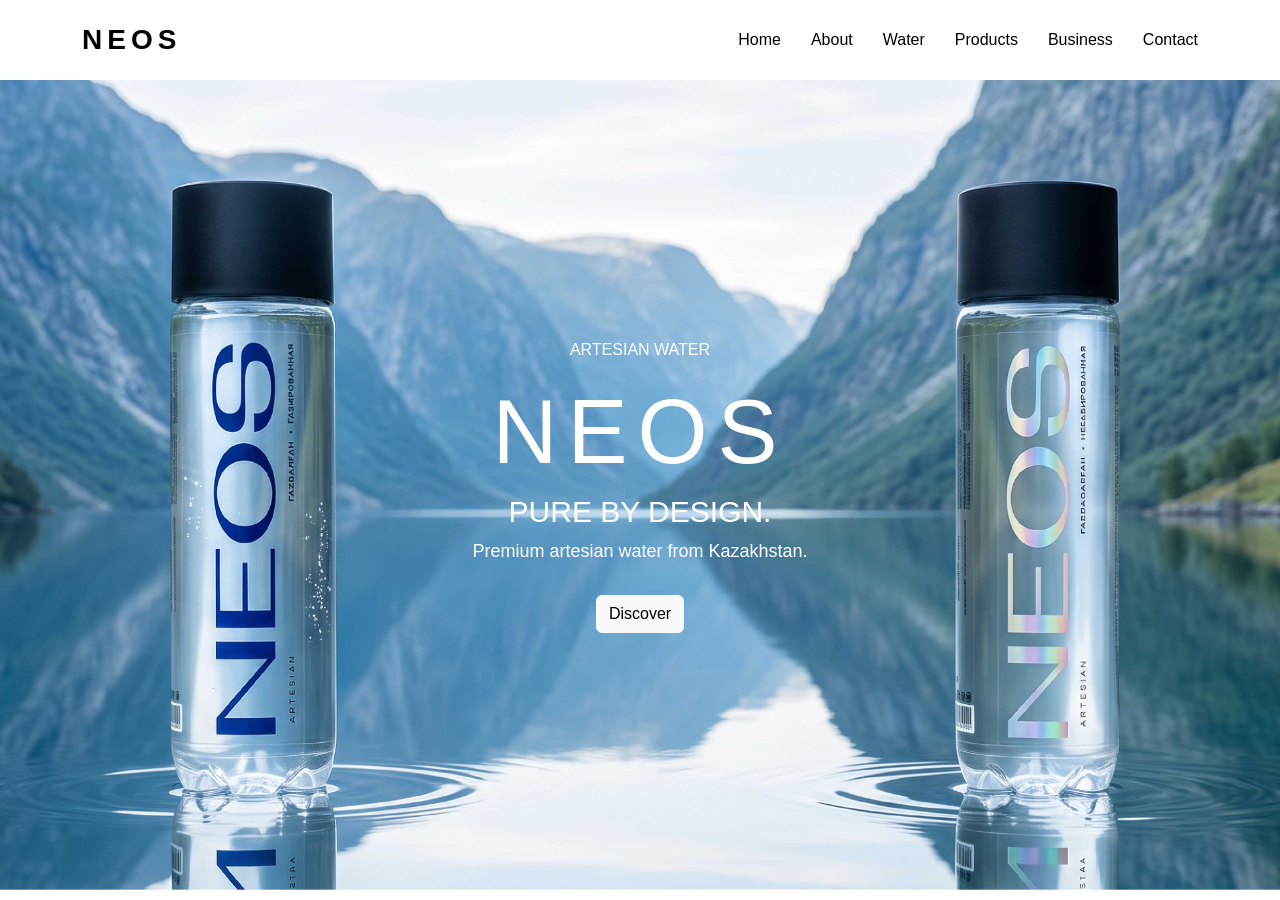
==== index.html @ 54766652 "add 1st page" ====
<!DOCTYPE html>
<html lang="en">

<head>
    <meta charset="UTF-8">
    <meta name="viewport" content="width=device-width, initial-scale=1.0">
    <title>NEOS Water</title>
    <link href="https://cdn.jsdelivr.net/npm/bootstrap@5.3.3/dist/css/bootstrap.min.css"
          rel="stylesheet">

    <link rel="stylesheet" href="css/style.css">
</head>
<body>

<header>
    <nav class="menu container">
        <a class="logo" href="index.html">NEOS</a>
        <ul>
            <li><a href="index.html">Home</a></li>
            <li><a href="#">About</a></li>
            <li><a href="#">Water</a></li>
            <li><a href="#">Products</a></li>
            <li><a href="#">Business</a></li>
            <li><a href="#">Contact</a></li>
        </ul>

    </nav>
</header>

<main>

  <section class="main-photo">

    <article class="main-text container">
        <p>ARTESIAN WATER</p>
        <h1>NEOS</h1>
        <h2>PURE BY DESIGN.</h2>
        <p class="opisanie">
            Premium artesian water from Kazakhstan.
        </p>
        <a href="#" class="btn btn-light">
            Discover
        </a>
    </article>
</section>
</main>
</body>
</html>
---- css/style.css ----
body {
    margin: 0;
    font-family: Arial, sans-serif;
}

.menu {
    height: 80px;
    display: flex;
    align-items: center;
    justify-content: space-between;
}

.logo {
    color: black;
    text-decoration: none;
    font-size: 28px;
    font-weight: bold;
    letter-spacing: 5px;
}

.menu ul {
    display: flex;
    list-style: none;
    margin: 0;
}

.menu li {
    margin-left: 30px;
}

.menu a {
    color: black;
    text-decoration: none;
}

.main-photo {
    height: 90vh;
    background-image: url("../images/neos.jpg");
    background-size: cover;
    background-position: center;
    display: flex;
    align-items: center;
    justify-content: center;
}

.main-text {
    position: relative;
    color: white;
    text-align: center;
}

.main-text h1 {
    font-size: 90px;
    letter-spacing: 10px;
}

.main-text h2 {
    font-size: 30px;
}

.opisanie {
    font-size: 18px;
    margin-bottom: 30px;
}

@media (max-width: 992px) {
    .main-text h1 {
        font-size: 65px;
    }
}

@media (max-width: 576px) {
    .main-text h1 {
        font-size: 45px;
    }

    .menu ul {
        font-size: 13px;
    }
}
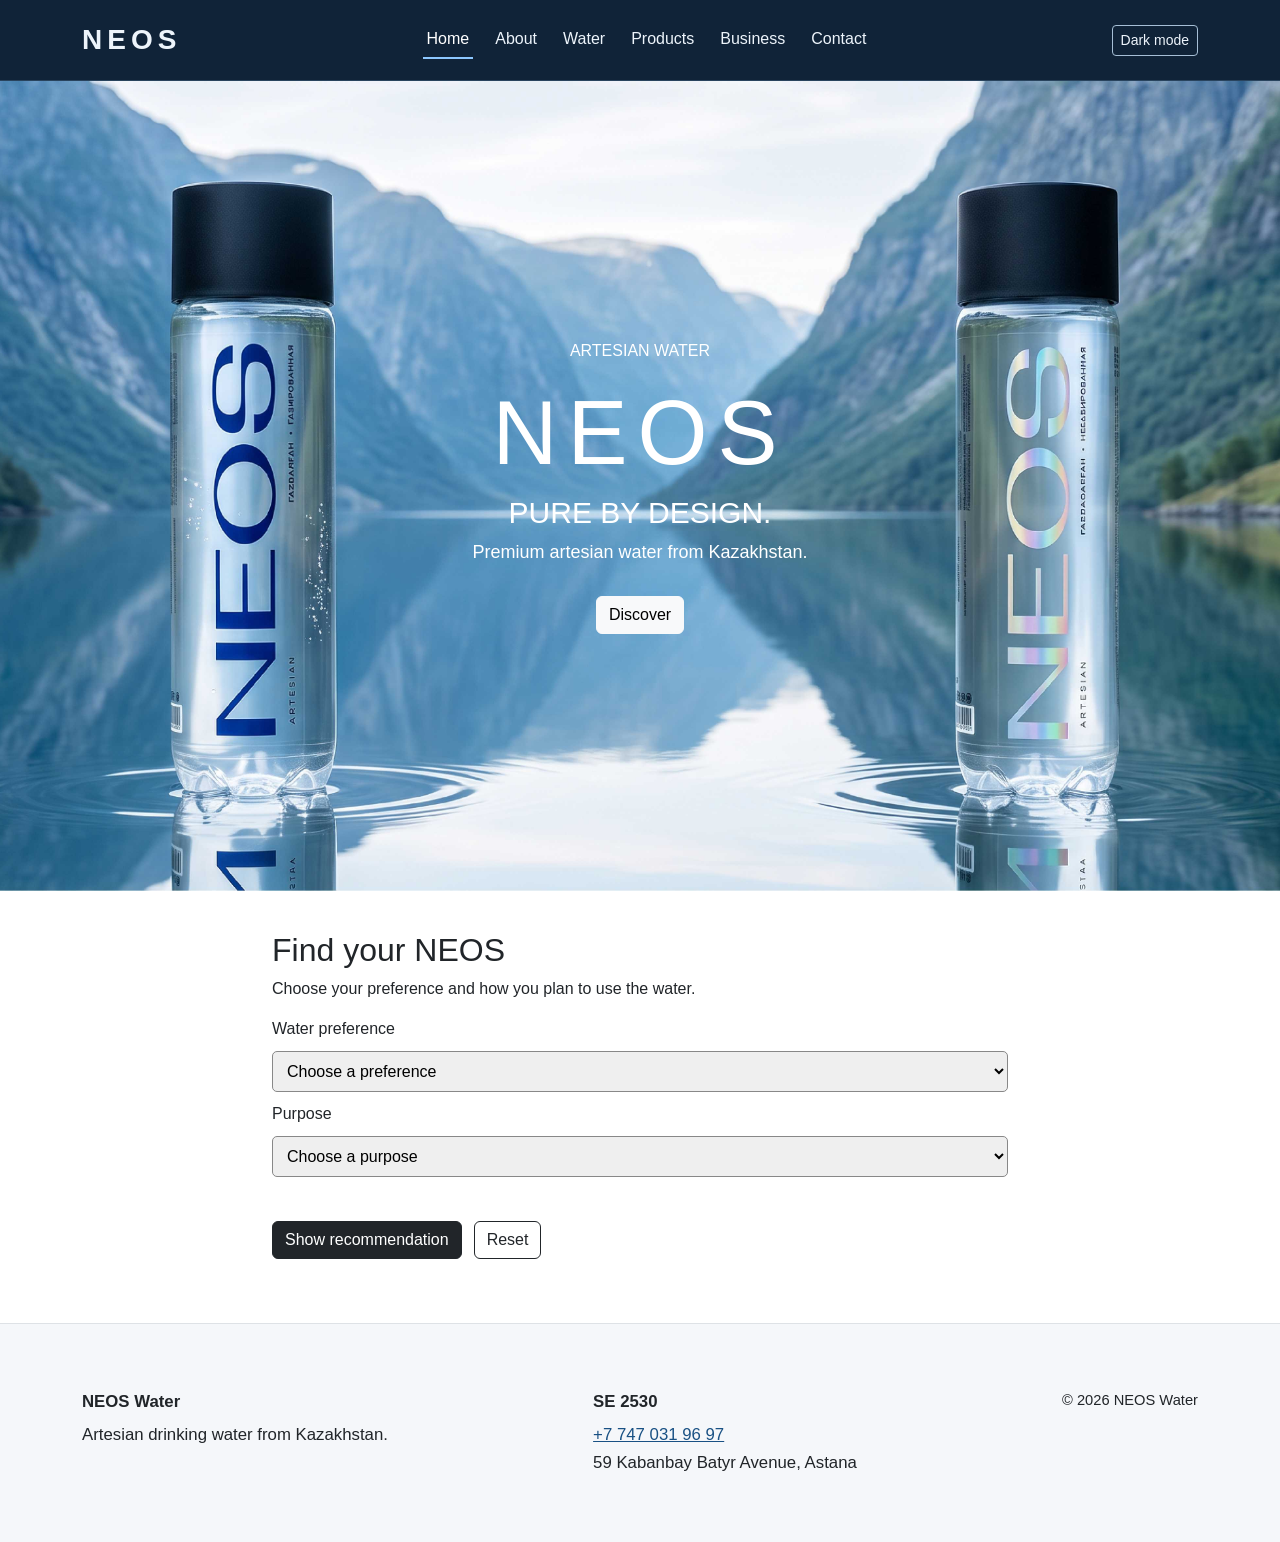
==== commit a306077b: "Add a water recommendation form on Home" ====
--- a/index.html
+++ b/index.html
@@ -9,6 +9,9 @@
           rel="stylesheet">
 
     <link rel="stylesheet" href="css/style.css">
+    <link rel="stylesheet" href="css/ataly.css">
+    <link rel="stylesheet" href="css/theme.css">
+    <script src="js/theme.js" defer></script>
 </head>
 <body>
 
@@ -17,11 +20,11 @@
         <a class="logo" href="index.html">NEOS</a>
         <ul>
             <li><a href="index.html">Home</a></li>
-            <li><a href="#">About</a></li>
-            <li><a href="#">Water</a></li>
-            <li><a href="#">Products</a></li>
-            <li><a href="#">Business</a></li>
-            <li><a href="#">Contact</a></li>
+            <li><a href="about.html">About</a></li>
+            <li><a href="quality.html">Water</a></li>
+            <li><a href="products.html">Products</a></li>
+            <li><a href="business.html">Business</a></li>
+            <li><a href="contact.html">Contact</a></li>
         </ul>
 
     </nav>
@@ -38,11 +41,56 @@
         <p class="opisanie">
             Premium artesian water from Kazakhstan.
         </p>
-        <a href="#" class="btn btn-light">
+        <a href="about.html" class="btn btn-light">
             Discover
         </a>
     </article>
 </section>
+    <section class="pick container" aria-labelledby="pick-title">
+        <h2 id="pick-title">Find your NEOS</h2>
+        <p>Choose your preference and how you plan to use the water.</p>
+        <form id="pick-form" novalidate>
+            <label for="bubbles">Water preference</label>
+            <select id="bubbles" required aria-describedby="pick-error">
+                <option value="">Choose a preference</option>
+                <option value="sparkling">I prefer sparkling water</option>
+                <option value="still">I prefer still water</option>
+                <option value="either">I would like to compare both</option>
+            </select>
+            <label for="purpose">Purpose</label>
+            <select id="purpose" required aria-describedby="pick-error">
+                <option value="">Choose a purpose</option>
+                <option value="daily">Personal use</option>
+                <option value="business">Restaurant, hotel or office</option>
+            </select>
+            <p id="pick-error" class="pick-error" role="status"></p>
+            <div class="pick-btns">
+                <button type="submit" class="btn btn-dark">Show recommendation</button>
+                <button type="reset" class="btn btn-outline-dark">Reset</button>
+            </div>
+        </form>
+        <div id="pick-result" class="pick-result" role="status" hidden>
+            <h3 id="rec-title"></h3>
+            <p id="rec-text"></p>
+            <a id="rec-link" class="btn btn-dark" href="products.html">See products</a>
+        </div>
+    </section>
 </main>
+<footer class="footer border-top mt-4">
+    <div class="container foot-row">
+        <div>
+            <p class="fw-bold mb-1">NEOS Water</p>
+            <p class="mb-0">Artesian drinking water from Kazakhstan.</p>
+        </div>
+        <address class="mb-0">
+            <p class="fw-bold mb-1">SE 2530</p>
+            <a href="tel:+77470319697">+7 747 031 96 97</a>
+            <p class="mb-0">59 Kabanbay Batyr Avenue, Astana</p>
+        </address>
+        <p class="small mb-0">© 2026 NEOS Water</p>
+    </div>
+</footer>
+
+    <script src="js/home.js"></script>
 </body>
 </html>
--- a/css/style.css
+++ b/css/style.css
@@ -4,7 +4,7 @@
 }
 
 .menu {
-    height: 80px;
+    min-height: 80px;
     display: flex;
     align-items: center;
     justify-content: space-between;
@@ -22,6 +22,7 @@
     display: flex;
     list-style: none;
     margin: 0;
+    padding: 0;
 }
 
 .menu li {
@@ -38,6 +39,7 @@
     background-image: url("../images/neos.jpg");
     background-size: cover;
     background-position: center;
+    background-repeat: no-repeat;
     display: flex;
     align-items: center;
     justify-content: center;
@@ -62,19 +64,444 @@
     font-size: 18px;
     margin-bottom: 30px;
 }
-
 @media (max-width: 992px) {
     .main-text h1 {
         font-size: 65px;
     }
+
+    .main-photo {
+        height: 80vh;
+        background-image: url("../images/neos-mobile.jpg");
+        background-size: cover;
+        background-position: center;
+        background-repeat: no-repeat;
+    }
+
+    .menu li {
+        margin-left: 18px;
+    }
 }
 
 @media (max-width: 576px) {
+    .menu {
+        height: auto;
+        min-height: 0;
+        flex-direction: column;
+        align-items: center;
+        padding: 12px 0;
+    }
+
+    .logo {
+        margin-bottom: 10px;
+    }
+
+    .menu ul {
+        width: 100%;
+        display: flex;
+        flex-wrap: wrap;
+        justify-content: center;
+        gap: 6px 14px;
+        padding: 0;
+        margin: 0;
+        font-size: 13px;
+    }
+
+    .menu li {
+        margin: 0;
+    }
+
+    .main-photo {
+        height: 75vh;
+        background-image: url("../images/neos-mobile.jpg");
+        background-size: cover;
+        background-position: center;
+        background-repeat: no-repeat;
+    }
+
+    .main-text {
+        padding: 0 15px;
+    }
+
     .main-text h1 {
         font-size: 45px;
-    }
-
-    .menu ul {
-        font-size: 13px;
-    }
-}+        letter-spacing: 6px;
+    }
+
+    .main-text h2 {
+        font-size: 24px;
+    }
+
+    .opisanie {
+        font-size: 16px;
+    }
+}
+.main2 {
+    padding: 35px 0 60px;
+}
+
+.text2 {
+    text-align: center;
+    margin-bottom: 30px;
+}
+
+.text2 p {
+    margin-bottom: 10px;
+}
+
+.text2 h1 {
+    font-size: 48px;
+    margin: 0;
+}
+
+.grid2 {
+    display: grid;
+    grid-template-columns: 1fr 1fr;
+    gap: 50px;
+    align-items: center;
+}
+
+.photo2 {
+    width: 100%;
+    height: 380px;object-fit: cover;
+    
+    border-radius: 8px;
+}
+
+.info2 h2 {
+    font-size: 32px;
+    margin-bottom: 15px;
+}
+
+.info2 p {
+    font-size: 18px;
+    margin-bottom: 15px;
+}
+
+.info2 ul {
+    margin-bottom: 20px;
+}
+
+.cards2 {
+    display: flex;
+    gap: 20px;
+    margin-top: 35px;
+}
+
+.card2 {
+    flex: 1;
+    padding: 20px;
+    border: 1px solid lightgray;
+    border-radius: 8px;
+    text-align: center;
+}
+
+@media (max-width: 992px) {
+    .grid2 {
+        grid-template-columns: 1fr;
+    }
+
+    .photo2 {
+        height: 350px;
+    }
+}
+
+@media (max-width: 576px) {
+    .main2 {
+        padding: 25px 15px;
+    }
+
+    .text2 h1 {
+        font-size: 36px;
+    }
+
+    .photo2 {
+        height: 280px;
+    }
+
+    .cards2 {
+        flex-direction: column;
+    }
+}
+.main3,
+    .main4 {
+        padding-top: 35px;
+        padding-bottom: 50px;
+    }
+
+    .text3,
+    .text4 {
+        text-align: center;
+        margin-bottom: 30px;
+    }
+
+    .text3 h1,
+    .text4 h1 {
+        font-size: 44px;
+    }
+
+    .card3 {
+        position: relative;
+        margin: 0 0 20px;
+    }
+
+    .card3 img {
+        width: 100%;
+        height: 360px;
+        object-fit: cover;
+        border-radius: 8px;
+    }
+
+    .mark3 {
+        position: absolute;
+        top: 15px;
+        left: 15px;
+        padding: 6px 12px;
+        border-radius: 5px;
+        font-size: 14px;
+        font-weight: bold;
+    }
+
+    .blue3 {
+        color: white;
+        background-color: #12376b;
+    }
+
+    .silver3 {
+        color: #18283d;
+        background-color: #e5ebf1;
+    }
+
+    .photo4 {
+        display: block;
+        width: 100%;
+        height: 350px;
+        object-fit: contain;
+        margin: 20px 0 30px;
+    }
+
+    .compare4 h2 {
+        margin-bottom: 20px;
+    }
+
+.table4 {
+    overflow-x: auto;
+    margin-top: 20px;
+}
+
+.table4 table {
+    width: 100%;
+    border-collapse: separate;
+    border-spacing: 0;
+    background-color: white;
+    border: 1px solid #e2e8ef;
+    border-radius: 10px;
+    overflow: hidden;
+    box-shadow: 0 4px 15px rgba(24, 40, 61, 0.08);
+}
+
+.table4 th {
+    padding: 16px 18px;
+    color: white;
+    background-color: #18283d;
+    text-align: left;
+    font-size: 15px;
+}
+
+.table4 td {
+    padding: 16px 18px;
+    color: #18283d;
+    border-bottom: 1px solid #e2e8ef;
+    text-align: left;
+}
+
+.table4 tbody tr:nth-child(even) {
+    background-color: #f7f9fb;
+}
+
+.table4 tbody tr:hover {
+    background-color: #eef4f8;
+}
+
+.table4 tbody tr:last-child td {
+    border-bottom: none;
+}
+
+    @media (max-width: 992px) {
+        .text3 h1,
+        .text4 h1 {
+            font-size: 38px;
+        }
+
+        .card3 img {
+            height: 300px;
+        }
+
+        .photo4 {
+            height: 300px;
+        }
+    }
+
+    @media (max-width: 576px) {
+        .main3,
+        .main4 {
+            padding-top: 25px;
+            padding-bottom: 40px;
+        }
+
+        .text3 h1,
+        .text4 h1 {
+            font-size: 32px;
+        }
+
+        .card3 img,
+        .photo4 {
+            height: auto;
+        }
+
+        .table4 th,
+        .table4 td {
+            padding: 10px;
+            font-size: 14px;
+        }
+    }
+     .main5,
+    .main6 {
+        padding-top: 35px;
+        padding-bottom: 50px;
+    }
+
+    .main5 {
+        text-align: center;
+    }
+
+    .main5 h1,
+    .main6 h1 {
+        font-size: 44px;
+    }
+
+    .photo5 {
+        display: block;
+        width: 100%;
+        height: 380px;
+        object-fit: cover;
+        margin-top: 25px;
+        border-radius: 8px;
+    }
+
+    .business5 {
+        padding-bottom: 50px;
+    }
+
+    .business5 h2 {
+        text-align: center;
+        margin-bottom: 25px;
+    }
+
+    .cards5 {
+        display: flex;
+        gap: 20px;
+    }
+
+    .box5 {
+        flex: 1;
+        padding: 20px;
+        border: 1px solid lightgray;
+        border-radius: 8px;
+        text-align: center;
+    }
+
+    .text6 {
+        text-align: center;
+        margin-bottom: 30px;
+    }
+
+    .contact6 {
+        display: flex;
+        align-items: flex-start;
+        gap: 40px;
+    }
+
+    .info6,
+    .form6 {
+        flex: 1;
+    }
+
+    .info6 ul {
+        padding-left: 20px;
+    }
+
+    .form6 {
+        display: flex;
+        flex-direction: column;
+        gap: 8px;
+        padding: 25px;
+        border: 1px solid lightgray;
+        border-radius: 8px;
+    }
+
+    .form6 label {
+        margin-top: 8px;
+        font-weight: bold;
+    }
+
+    .form6 input,
+    .form6 select,
+    .form6 textarea {
+        width: 100%;
+        padding: 10px;
+        border: 1px solid lightgray;
+        border-radius: 5px;
+        font: inherit;
+    }
+
+    .form6 button {
+        align-self: flex-start;
+        margin-top: 12px;
+    }
+
+    @media (max-width: 992px) {
+        .main5 h1,
+        .main6 h1 {
+            font-size: 38px;
+        }
+
+        .photo5 {
+            height: 320px;
+        }
+
+        .contact6 {
+            flex-direction: column;
+            gap: 25px;
+        }
+
+        .info6,
+        .form6 {
+            width: 100%;
+        }
+    }
+
+    @media (max-width: 576px) {
+        .main5,
+        .main6 {
+            padding-top: 25px;
+            padding-bottom: 40px;
+        }
+
+        .main5 h1,
+        .main6 h1 {
+            font-size: 32px;
+        }
+
+        .photo5 {
+            height: auto;
+        }
+
+        .cards5 {
+            flex-direction: column;
+        }
+
+        .form6 {
+            padding: 20px;
+        }
+    }
+
--- a/css/ataly.css
+++ b/css/ataly.css
@@ -0,0 +1,65 @@
+.menu {
+  display: flex;
+  flex-wrap: wrap;
+  gap: 12px;
+  padding-block: 12px;
+}
+
+.menu ul {
+  display: flex;
+  flex-wrap: wrap;
+  justify-content: center;
+  gap: 8px 18px;
+}
+
+.menu li {
+  margin-left: 0;
+}
+
+.pick {
+  max-width: 760px;
+  padding-block: 40px;
+}
+
+#pick-form {
+  display: flex;
+  flex-direction: column;
+  gap: 10px;
+}
+
+#pick-form select,
+#faq-search {
+  padding: 10px;
+  border: 1px solid #888;
+  border-radius: 5px;
+  font: inherit;
+}
+
+#pick-form select.error {
+  border: 2px solid #b42318;
+}
+
+.pick-btns {
+  display: flex;
+  flex-wrap: wrap;
+  gap: 12px;
+}
+
+.pick-error {
+  margin: 0;
+  min-height: 24px;
+  color: #b42318;
+}
+
+.pick-result {
+  margin-top: 24px;
+  padding: 20px;
+  border: 1px solid #aaa;
+  border-radius: 8px;
+}
+
+@media (max-width: 768px) {
+  .menu {
+    justify-content: center;
+  }
+}
--- a/css/theme.css
+++ b/css/theme.css
@@ -0,0 +1,139 @@
+body > header {
+    position: sticky;
+    top: 0;
+    z-index: 20;
+    background: #102338;
+    border-bottom: 1px solid #29445e;
+}
+
+header .menu a {
+    color: #edf4fb;
+}
+
+header .menu ul a {
+    display: block;
+    padding: .35rem .25rem;
+    border-bottom: 2px solid transparent;
+}
+
+header .menu ul a:hover,
+header .menu ul a[aria-current="page"] {
+    color: #fff;
+    border-bottom-color: #8cc7ff;
+}
+
+header .menu .theme-btn {
+    color: #edf4fb;
+    border-color: #a6bfd6;
+}
+
+header .menu .theme-btn:hover {
+    background: #334559;
+}
+
+@media (max-width: 576px) {
+    header .menu ul {
+        order: 2;
+    }
+}
+
+.footer {
+    background: #f5f7fa;
+    padding: 4rem 0;
+    font-size: 1.05rem;
+    line-height: 1.7;
+}
+
+.footer a {
+    color: #195184;
+}
+
+.theme-btn {
+    flex: 0 0 auto;
+}
+
+.dark-mode {
+    color-scheme: dark;
+}
+
+.dark-mode body {
+    background: #101820;
+    color: #f1f5f9;
+}
+
+.dark-mode .footer {
+    background: #182430;
+}
+
+.dark-mode .footer a {
+    color: #a9d6ff;
+}
+
+.dark-mode .menu a {
+    color: #f1f5f9;
+}
+
+.dark-mode .btn-dark {
+    background: #eef2f6;
+    border-color: #eef2f6;
+    color: #17202b;
+}
+
+.dark-mode .btn-outline-dark {
+    border-color: #b8c6d6;
+    color: #f1f5f9;
+}
+
+.dark-mode .btn-outline-dark:hover,
+.dark-mode .btn-outline-dark:focus {
+    background: #334559;
+}
+
+.dark-mode input,
+.dark-mode select,
+.dark-mode textarea,
+.dark-mode .faq-btn {
+    background: #263345;
+    color: #fff;
+}
+
+.dark-mode input::placeholder,
+.dark-mode textarea::placeholder {
+    color: #c2ccda;
+}
+
+.dark-mode .table4 table,
+.dark-mode .table4 tbody tr:nth-child(even),
+.dark-mode .table4 tbody tr:hover {
+    background: #202d3b;
+}
+
+.dark-mode .table4 td {
+    color: #f1f5f9;
+}
+
+.dark-mode .table4 tr.chosen td {
+    background: #254d71;
+}
+
+.dark-mode .field-error,
+.dark-mode .pick-error {
+    color: #ffb4ab;
+}
+
+.dark-mode #form-status.success {
+    color: #9be7ad;
+}
+
+.dark-mode .contact-topics a,
+.dark-mode .info6 address a {
+    color: #a9d6ff;
+}
+
+.foot-row {
+    display: flex;
+    flex-wrap: wrap;
+    justify-content: space-between;
+    align-items: flex-start;
+    gap: 1rem;
+}
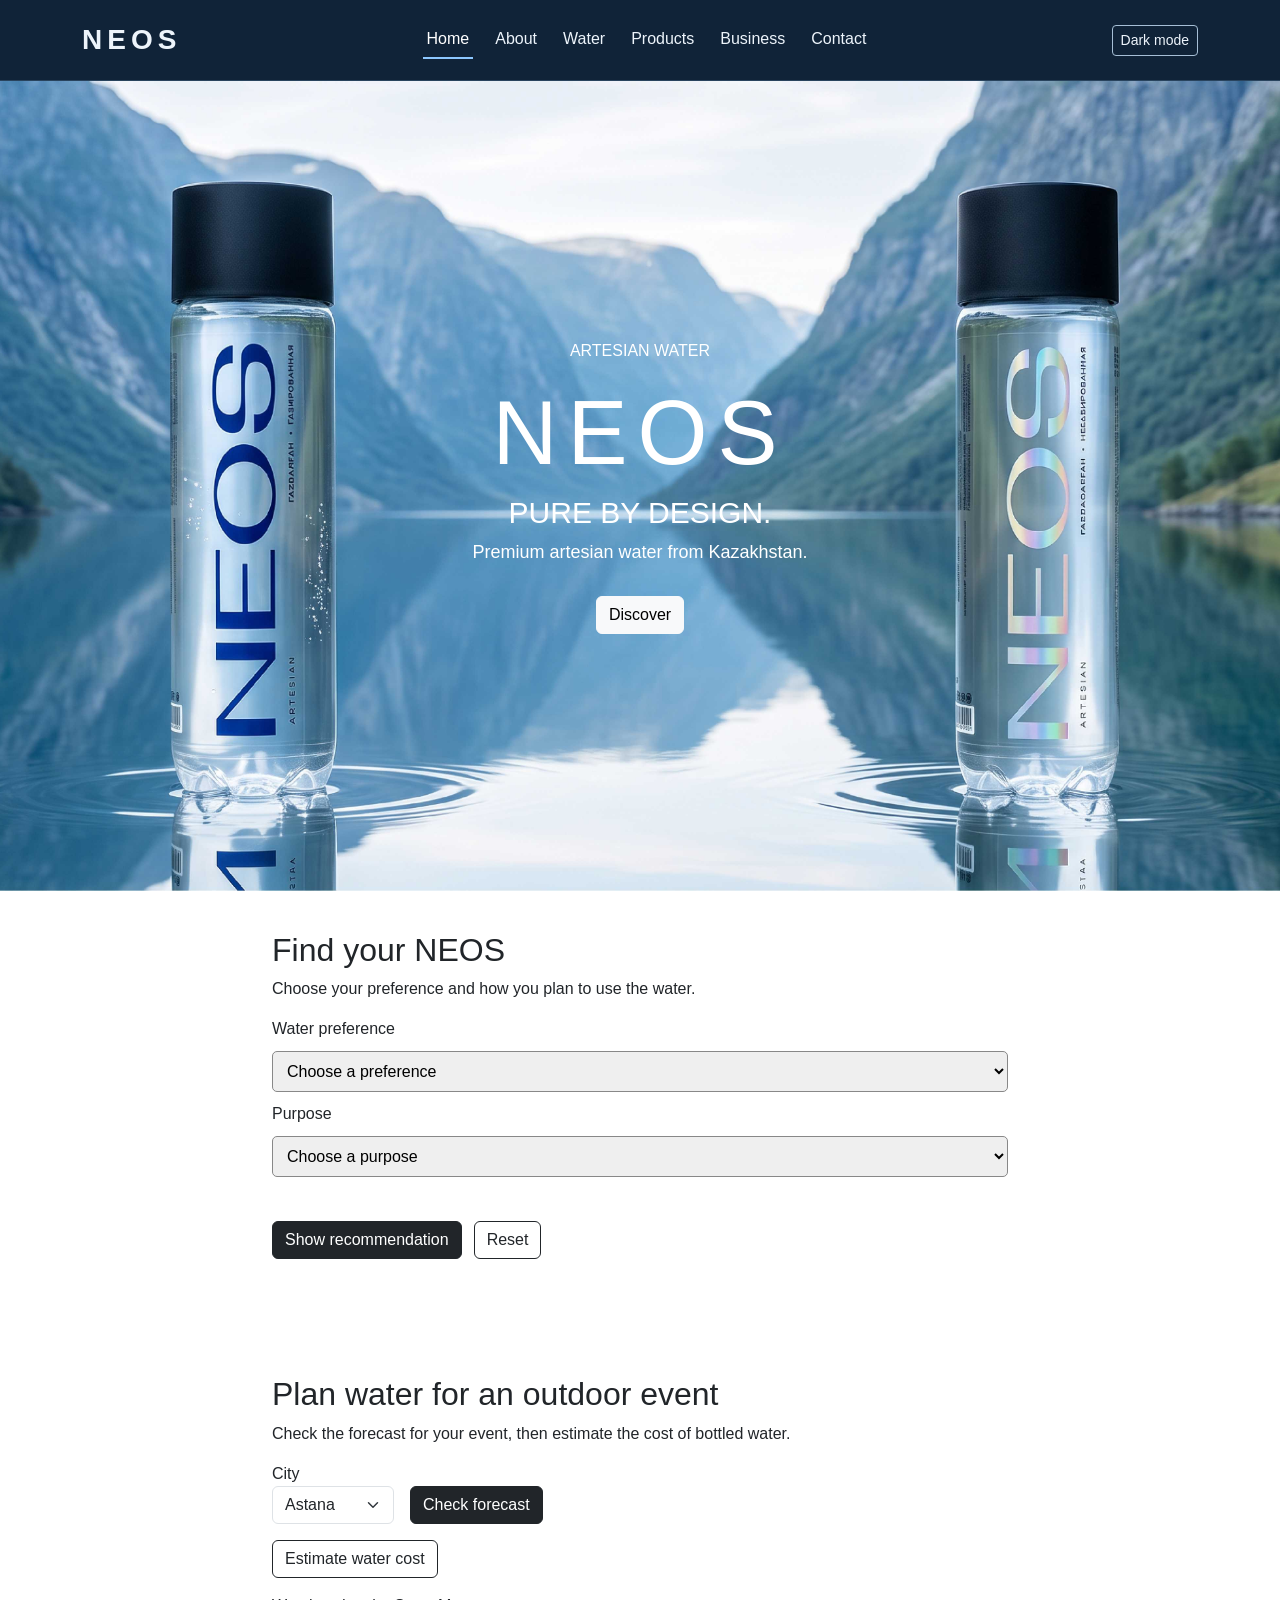
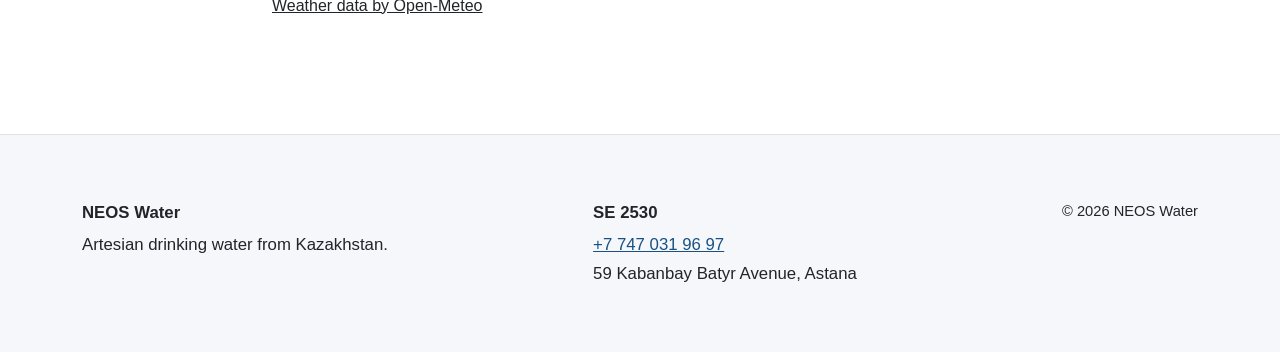
==== commit 813c22d3: "Add weather forecast and Readme" ====
--- a/index.html
+++ b/index.html
@@ -12,6 +12,7 @@
     <link rel="stylesheet" href="css/ataly.css">
     <link rel="stylesheet" href="css/theme.css">
     <script src="js/theme.js" defer></script>
+    <link rel="stylesheet" href="css/weather.css">
 </head>
 <body>
 
@@ -75,6 +76,25 @@
             <a id="rec-link" class="btn btn-dark" href="products.html">See products</a>
         </div>
     </section>
+    <section class="container weather" aria-labelledby="weather-title">
+        <h2 id="weather-title">Plan water for an outdoor event</h2>
+        <p>Check the forecast for your event, then estimate the cost of bottled water.</p>
+        <form id="weather-form" class="d-flex flex-wrap align-items-end gap-3">
+            <div>
+                <label for="weather-city">City</label>
+                <select id="weather-city" class="form-select">
+                    <option value="astana">Astana</option>
+                    <option value="almaty">Almaty</option>
+                    <option value="shymkent">Shymkent</option>
+                </select>
+            </div>
+            <button class="btn btn-dark" type="submit">Check forecast</button>
+        </form>
+        <p id="weather-status" class="mt-3" role="status"></p>
+        <div id="weather-days" class="row g-3"></div>
+        <a class="btn btn-outline-dark mt-3" href="business.html#est-title">Estimate water cost</a>
+        <p class="mt-3"><a href="https://open-meteo.com/">Weather data by Open-Meteo</a></p>
+    </section>
 </main>
 <footer class="footer border-top mt-4">
     <div class="container foot-row">
@@ -92,5 +112,6 @@
 </footer>
 
     <script src="js/home.js"></script>
+    <script src="js/weather.js"></script>
 </body>
 </html>
--- a/css/ataly.css
+++ b/css/ataly.css
@@ -1,12 +1,11 @@
 .menu {
-  display: flex;
   flex-wrap: wrap;
   gap: 12px;
-  padding-block: 12px;
+  padding-top: 12px;
+  padding-bottom: 12px;
 }
 
 .menu ul {
-  display: flex;
   flex-wrap: wrap;
   justify-content: center;
   gap: 8px 18px;
@@ -18,7 +17,8 @@
 
 .pick {
   max-width: 760px;
-  padding-block: 40px;
+  padding-top: 40px;
+  padding-bottom: 40px;
 }
 
 #pick-form {
@@ -27,7 +27,7 @@
   gap: 10px;
 }
 
-#pick-form select,
+#pick-form select, 
 #faq-search {
   padding: 10px;
   border: 1px solid #888;
@@ -46,9 +46,9 @@
 }
 
 .pick-error {
+  color: #b42318;
+  min-height: 24px;
   margin: 0;
-  min-height: 24px;
-  color: #b42318;
 }
 
 .pick-result {
@@ -58,6 +58,42 @@
   border-radius: 8px;
 }
 
+.faq {
+  margin-top: 40px;
+}
+
+#faq-search {
+  display: block;
+  width: 100%;
+  max-width: 600px;
+  margin: 10px 0;
+}
+
+.faq-item {
+  border-bottom: 1px solid #aaa;
+  padding: 12px 0;
+}
+
+.faq-item h3 {
+  margin: 0;
+  font-size: 20px;
+}
+
+.faq-answer {
+  padding-top: 12px;
+}
+
+.faq-btn {
+  width: 100%;
+  text-align: left;
+  padding: 12px;
+  color: #18283d;
+  background: #edf2f7;
+  border: 0;
+  border-radius: 5px;
+  font: inherit;
+}
+
 @media (max-width: 768px) {
   .menu {
     justify-content: center;
--- a/css/theme.css
+++ b/css/theme.css
@@ -137,3 +137,41 @@
     align-items: flex-start;
     gap: 1rem;
 }
+
+.menu .menu-toggle {
+  display: none;
+  color: #edf4fb;
+  border-color: #a6bfd6;
+}
+
+@media (max-width: 768px) {
+  header .menu.has-toggle {
+    flex-direction: row;
+    justify-content: flex-start;
+  }
+
+  .menu.has-toggle .logo {
+    margin-bottom: 0;
+    margin-right: auto;
+  }
+
+  .menu.has-toggle .menu-toggle {
+    display: inline-block;
+  }
+
+  header .menu.has-toggle ul {
+    display: none;
+    order: 3;
+    width: 100%;
+    flex-direction: column;
+    gap: 0;
+  }
+
+  header .menu.has-toggle.menu-open ul {
+    display: flex;
+  }
+
+  header .menu.has-toggle ul a {
+    padding: 8px 0;
+  }
+}
--- a/css/weather.css
+++ b/css/weather.css
@@ -0,0 +1,17 @@
+.weather {
+  max-width: 760px;
+  margin: 48px auto 72px;
+  padding-top: 28px;
+  padding-bottom: 28px;
+}
+
+.weather-card {
+  padding: 16px;
+  height: 100%;
+  border: 1px solid #888;
+  border-radius: 8px;
+}
+
+.weather a {
+  color: inherit;
+}
